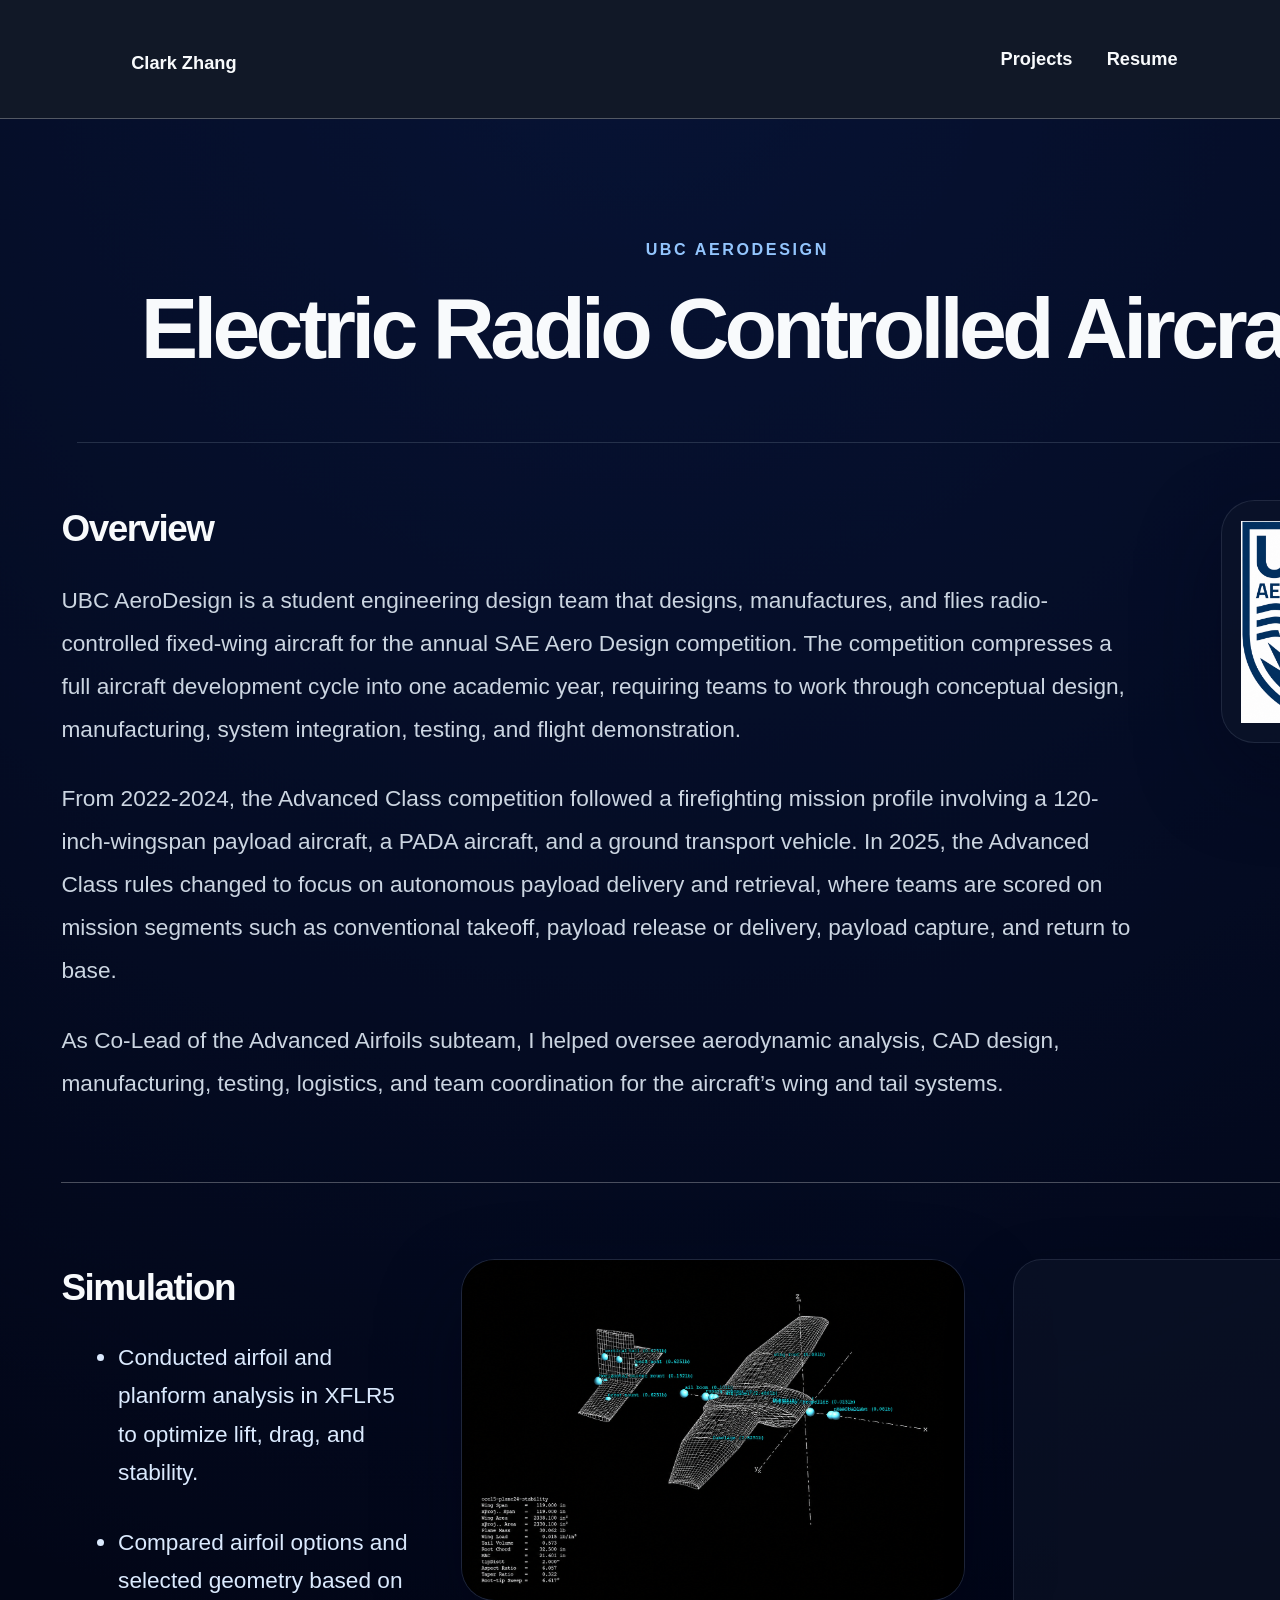
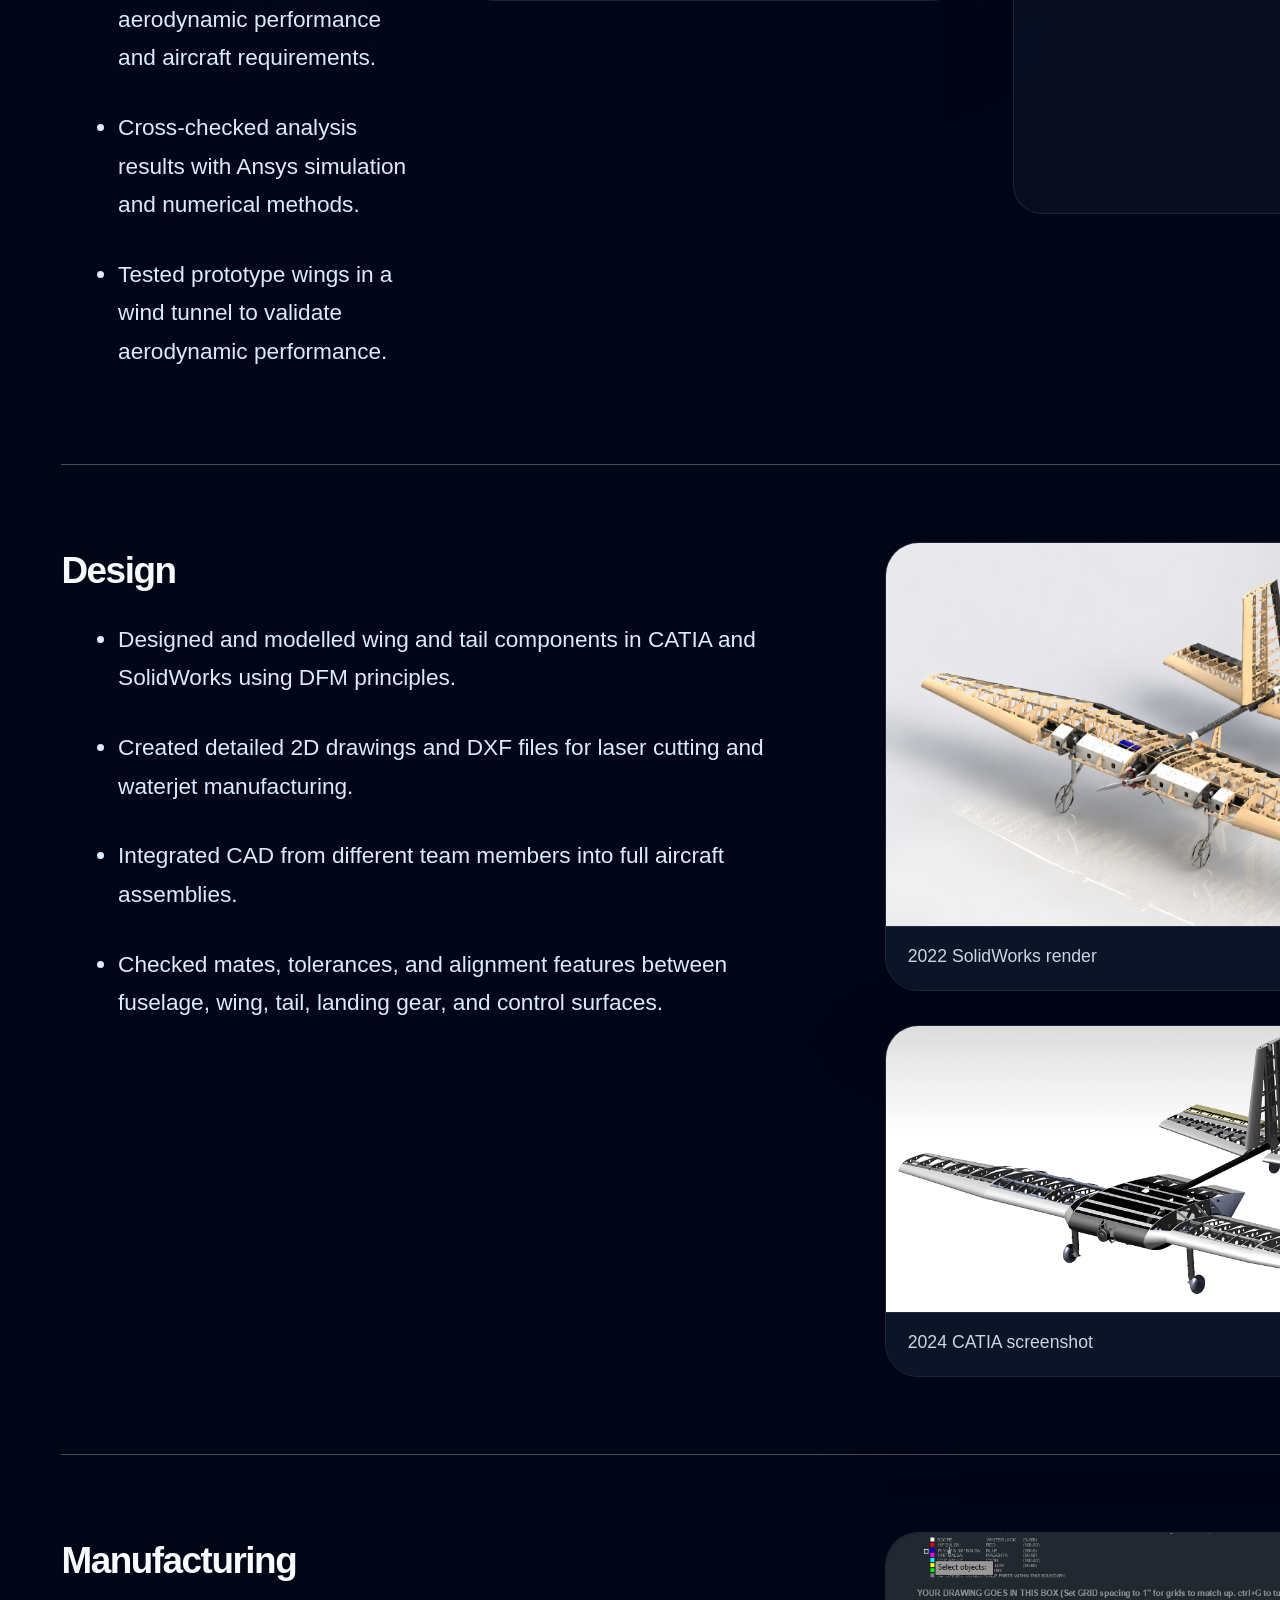
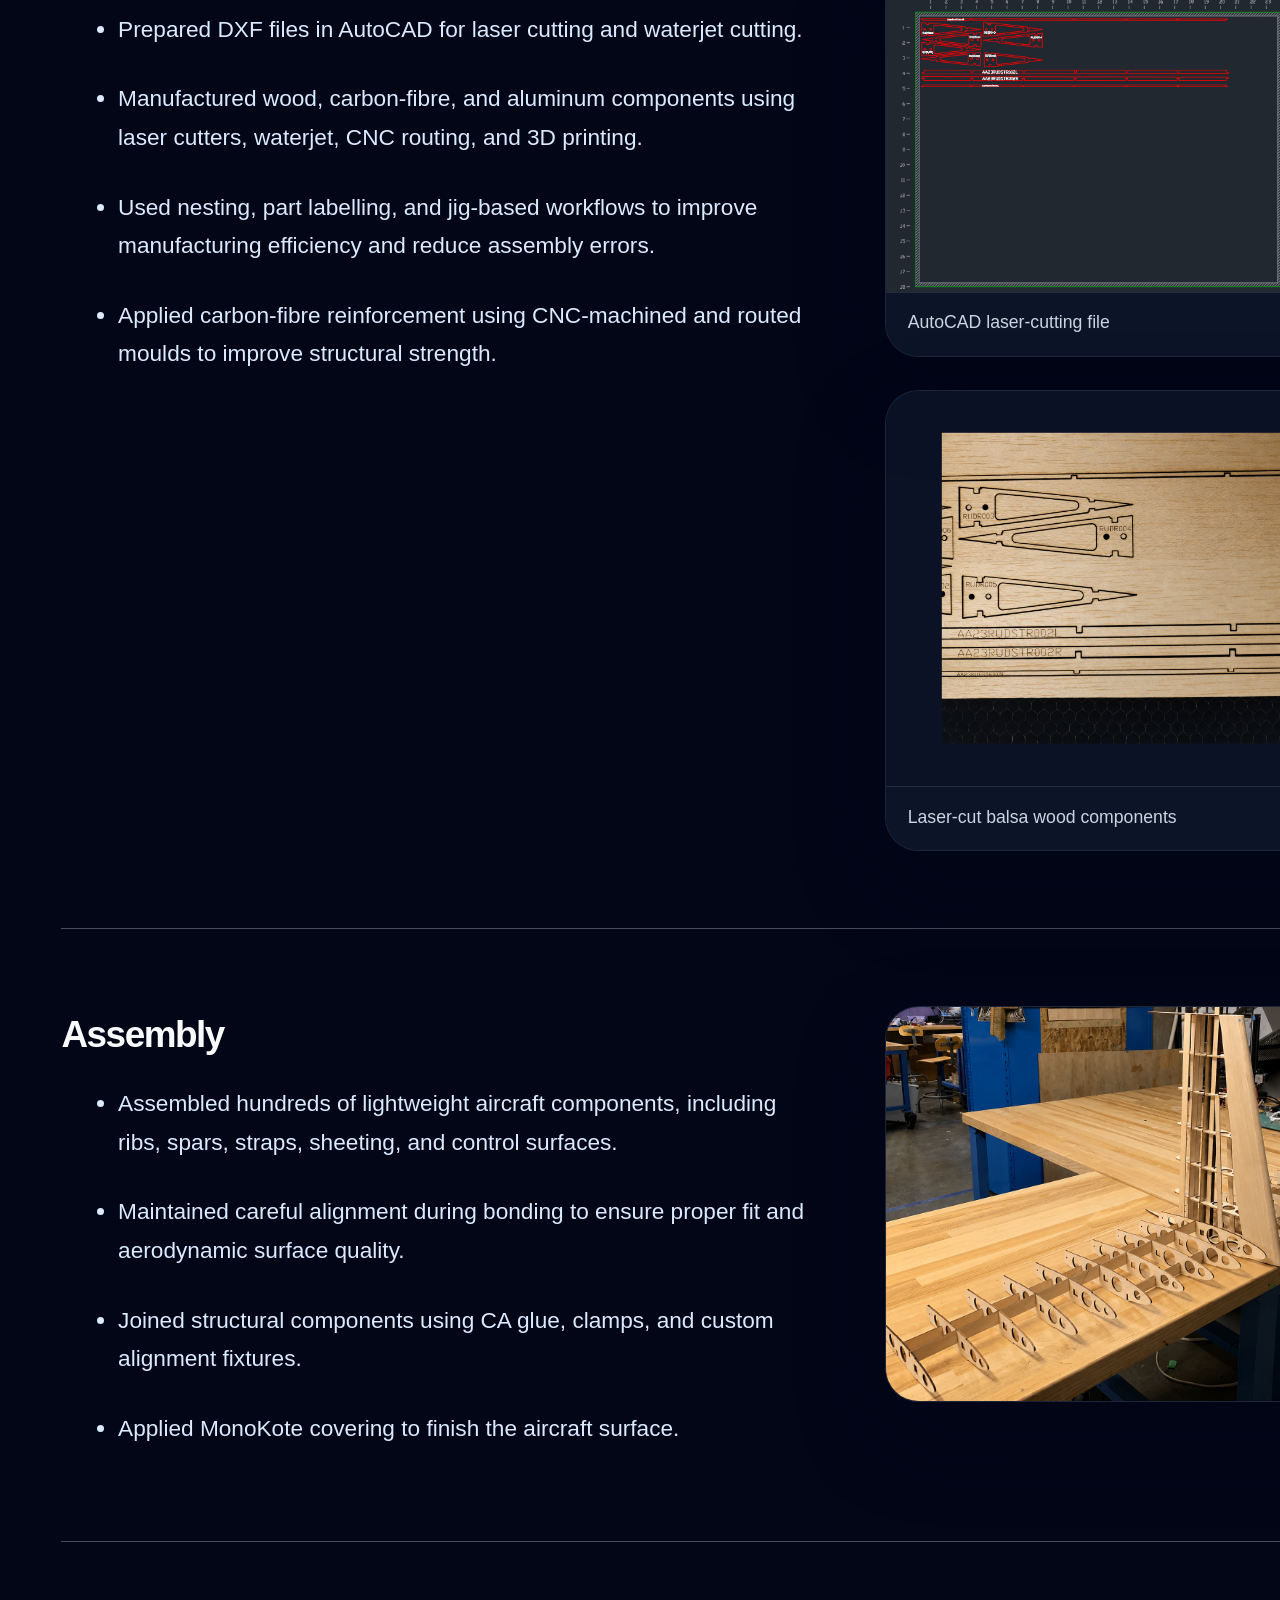
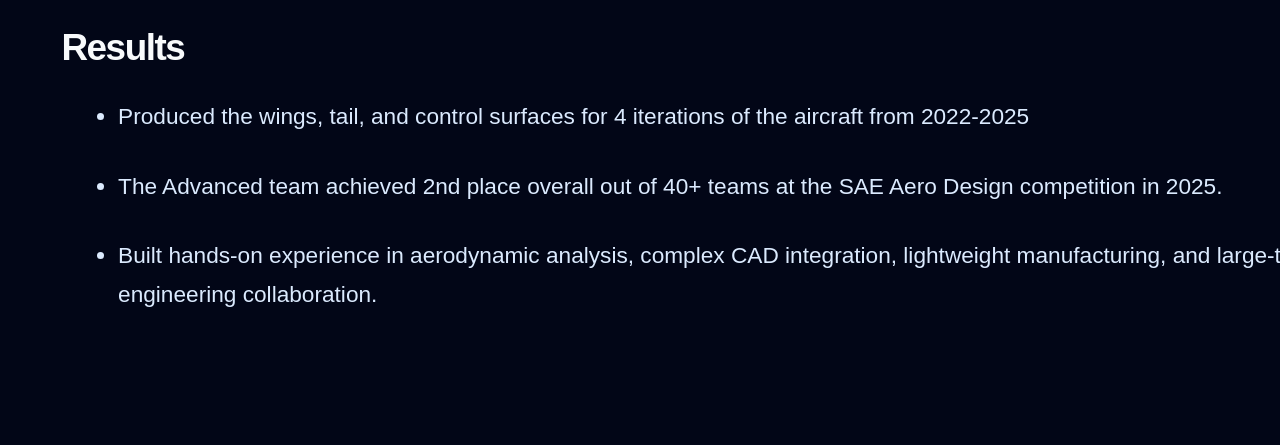
==== projects/aerodesign.html @ 6a46ec45 "update" ====
<!DOCTYPE html>
<html lang="en">
<head>
  <meta charset="UTF-8" />
  <meta name="viewport" content="width=device-width, initial-scale=1.0" />
  <title>Electric Radio Controlled Aircraft | Clark Zhang</title>
  <link rel="stylesheet" href="../style.css" />
  <style>
    .project-detail {
      width: min(1700px, 96vw);
    }

    .project-detail-content {
      width: min(1400px, 88vw);
    }

    .project-title-block {
      padding-bottom: 56px;
      border-bottom: 1px solid rgba(148, 163, 184, 0.22);
    }

    .project-title-block h1 {
      font-size: clamp(3rem, 5.6vw, 5.7rem);
      line-height: 1.08;
      max-width: 1120px;
      margin-left: auto;
      margin-right: auto;
    }

    .page-toc {
      position: fixed;
      top: 50%;
      left: max(-100px, calc((100vw - min(1400px, 88vw)) / 4 - 450px));
      transform: translateY(-50%);
      z-index: 10;
      width: 220px;
      display: flex;
      flex-direction: column;
      align-items: flex-start;
      justify-content: flex-start;
      gap: 5px;
      padding-left: 18px;
      border-left: 1px solid rgba(148, 163, 184, 0.34);
      text-align: left;
    }

    .page-toc-title {
      margin-bottom: 8px;
      font-size: 0.85rem;
      letter-spacing: 0.14em;
      text-transform: uppercase;
      color: #93c5fd;
      font-weight: 800;
      text-align: left;
    }

    .page-toc a {
      position: relative;
      display: block;
      width: 100%;
      margin-left: 0;
      padding: 8px 0;
      color: #94a3b8;
      font-size: 1rem;
      line-height: 1.35;
      border-bottom: none;
      text-align: left;
      transition: color 0.2s ease, transform 0.2s ease;
    }

    .page-toc a::before {
      content: "";
      position: absolute;
      left: -22px;
      top: 50%;
      width: 7px;
      height: 7px;
      border-radius: 999px;
      background: rgba(148, 163, 184, 0.45);
      transform: translateY(-50%);
      transition: background 0.2s ease, box-shadow 0.2s ease, transform 0.2s ease;
    }

    .page-toc a:hover,
    .page-toc a.active {
      color: #ffffff;
      transform: translateX(3px);
    }

    .page-toc a:hover::before,
    .page-toc a.active::before {
      background: #93c5fd;
      box-shadow: 0 0 16px rgba(147, 197, 253, 0.75);
      transform: translateY(-50%) scale(1.35);
    }

    .toc-target {
      scroll-margin-top: 110px;
    }

    .project-detail-section {
      padding-bottom: 64px;
      border-bottom: 1.5px solid rgba(255, 255, 255, 0.28);
    }

    .project-detail-section + .project-detail-section {
      margin-top: 64px;
    }

    .project-detail-section:last-child {
      border-bottom: none;
      padding-bottom: 0;
    }

    .aero-layout {
      display: grid;
      grid-template-columns: minmax(0, 1fr) minmax(320px, 440px);
      gap: 64px;
      align-items: start;
    }

    .simulation-layout {
      display: grid;
      grid-template-columns: minmax(0, 0.8fr) minmax(300px, 420px) minmax(190px, 260px);
      gap: 40px;
      align-items: start;
    }

    .overview-section {
      position: relative;
    }

    .overview-copy {
      padding-right: 230px;
    }

    .overview-logo {
      position: absolute;
      top: 0;
      right: 0;
      width: 160px;
      border-radius: 20px;
      background: #ffffff;
      padding: 16px;
    }

    .aero-copy p + p {
      margin-top: 22px;
    }

    .aero-list {
      margin-top: 0;
      padding-left: 1.2rem;
    }

    .aero-list li {
      margin-bottom: 14px;
      line-height: 1.7;
      color: #dbeafe;
    }

    .project-inline-image {
      margin: 0;
      border-radius: 28px;
      overflow: hidden;
      border: 1px solid rgba(148, 163, 184, 0.16);
      background: rgba(15, 23, 42, 0.5);
      box-shadow: 0 28px 70px rgba(2, 6, 23, 0.35);
    }

    .project-inline-image img {
      width: 100%;
      display: block;
    }

    .project-inline-image figcaption {
      padding: 14px 18px 16px;
      font-size: 0.92rem;
      line-height: 1.55;
      color: #cbd5e1;
      background: rgba(15, 23, 42, 0.72);
      border-top: 1px solid rgba(148, 163, 184, 0.16);
    }

    .image-stack {
      display: grid;
      gap: 28px;
    }

    .rotated-image-wrap {
      aspect-ratio: 4 / 3;
      display: flex;
      align-items: center;
      justify-content: center;
      overflow: hidden;
      background: rgba(15, 23, 42, 0.5);
    }

    .rotated-image-wrap img {
      width: auto;
      height: 100%;
      max-width: none;
      transform: rotate(-90deg) scale(1.05);
    }

    .aero-short {
      width: min(300px, 100%);
      aspect-ratio: 9 / 16;
      justify-self: center;
      border-radius: 24px;
      overflow: hidden;
      border: 1px solid rgba(148, 163, 184, 0.16);
      background: rgba(15, 23, 42, 0.5);
      box-shadow: 0 22px 55px rgba(2, 6, 23, 0.3);
    }

    .simulation-layout .aero-short {
      width: 100%;
      justify-self: stretch;
    }

    .aero-short iframe {
      width: 100%;
      height: 100%;
      border: 0;
      display: block;
    }

    .wide-image {
      margin-top: 36px;
      width: min(980px, 100%);
    }

    @media (max-width: 1900px) {
      .page-toc {
        display: none;
      }
    }

    @media (max-width: 1100px) {
      .aero-layout,
      .simulation-layout {
        grid-template-columns: 1fr;
      }
    }

    @media (max-width: 700px) {
      .project-detail,
      .project-detail-content {
        width: 100%;
      }

      .overview-copy {
        padding-right: 0;
      }

      .overview-logo {
        position: static;
        width: 140px;
        margin: 0 0 28px auto;
      }
    }
  </style>
</head>

<body class="project-page-body">
  <header class="project-page-header">
    <nav>
      <h2><a href="../index.html">Clark Zhang</a></h2>
      <div>
        <a href="../index.html#projects">Projects</a>
        <a href="../resume.pdf">Resume</a>
      </div>
    </nav>
  </header>

  <nav class="page-toc" aria-label="AeroDesign page contents">
    <div class="page-toc-title">Contents</div>
    <a class="toc-link" href="#overview">Overview</a>
    <a class="toc-link" href="#simulation">Simulation</a>
    <a class="toc-link" href="#design">Design</a>
    <a class="toc-link" href="#manufacturing">Manufacturing</a>
    <a class="toc-link" href="#assembly">Assembly</a>
    <a class="toc-link" href="#results">Results</a>
  </nav>

  <main class="project-detail">
    <section class="project-title-block">
      <p class="project-meta">UBC AeroDesign</p>
      <h1>Electric Radio Controlled Aircraft</h1>
    </section>

    <div class="project-detail-content">
      <section id="overview" class="project-detail-section overview-section toc-target">
        <figure class="project-inline-image overview-logo">
          <img src="../images/aerodesign/aerodesign-logo.png" alt="UBC AeroDesign logo">
        </figure>

        <div class="aero-copy overview-copy">
          <h2>Overview</h2>
          <p>
            UBC AeroDesign is a student engineering design team that designs, manufactures, and flies radio-controlled fixed-wing aircraft for the annual SAE Aero Design competition. The competition compresses a full aircraft development cycle into one academic year, requiring teams to work through conceptual design, manufacturing, system integration, testing, and flight demonstration.
          </p>
          <p>
            From 2022-2024, the Advanced Class competition followed a firefighting mission profile involving a 120-inch-wingspan payload aircraft, a PADA aircraft, and a ground transport vehicle. In 2025, the Advanced Class rules changed to focus on autonomous payload delivery and retrieval, where teams are scored on mission segments such as conventional takeoff, payload release or delivery, payload capture, and return to base.
          </p>
          <p>
            As Co-Lead of the Advanced Airfoils subteam, I helped oversee aerodynamic analysis, CAD design, manufacturing, testing, logistics, and team coordination for the aircraft’s wing and tail systems.
          </p>
        </div>
      </section>

      <section id="simulation" class="project-detail-section toc-target">
        <div class="simulation-layout">
          <div class="aero-copy">
            <h2>Simulation</h2>
            <ul class="aero-list">
              <li>Conducted airfoil and planform analysis in XFLR5 to optimize lift, drag, and stability.</li>
              <li>Compared airfoil options and selected geometry based on aerodynamic performance and aircraft requirements.</li>
              <li>Cross-checked analysis results with Ansys simulation and numerical methods.</li>
              <li>Tested prototype wings in a wind tunnel to validate aerodynamic performance.</li>
            </ul>
          </div>

          <figure class="project-inline-image">
            <img src="../images/aerodesign/xflr.png" alt="XFLR5 aerodynamic simulation results">
          </figure>

          <div class="aero-short">
            <iframe
              src="https://www.youtube.com/embed/DEDFeJWfPUQ?rel=0"
              title="AeroDesign simulation short"
              allow="accelerometer; autoplay; clipboard-write; encrypted-media; gyroscope; picture-in-picture; web-share"
              allowfullscreen>
            </iframe>
          </div>
        </div>
      </section>

      <section id="design" class="project-detail-section toc-target">
        <div class="aero-layout">
          <div class="aero-copy">
            <h2>Design</h2>
            <ul class="aero-list">
              <li>Designed and modelled wing and tail components in CATIA and SolidWorks using DFM principles.</li>
              <li>Created detailed 2D drawings and DXF files for laser cutting and waterjet manufacturing.</li>
              <li>Integrated CAD from different team members into full aircraft assemblies.</li>
              <li>Checked mates, tolerances, and alignment features between fuselage, wing, tail, landing gear, and control surfaces.</li>
            </ul>
          </div>

          <div class="image-stack">
            <figure class="project-inline-image">
              <img src="../images/aerodesign/plane-cad.png" alt="2022 SolidWorks aircraft render">
              <figcaption>2022 SolidWorks render</figcaption>
            </figure>
            <figure class="project-inline-image">
              <img src="../images/aerodesign/catia.png" alt="2024 CATIA aircraft design screenshot">
              <figcaption>2024 CATIA screenshot</figcaption>
            </figure>
          </div>
        </div>
      </section>

      <section id="manufacturing" class="project-detail-section toc-target">
        <div class="aero-layout">
          <div class="aero-copy">
            <h2>Manufacturing</h2>
            <ul class="aero-list">
              <li>Prepared DXF files in AutoCAD for laser cutting and waterjet cutting.</li>
              <li>Manufactured wood, carbon-fibre, and aluminum components using laser cutters, waterjet, CNC routing, and 3D printing.</li>
              <li>Used nesting, part labelling, and jig-based workflows to improve manufacturing efficiency and reduce assembly errors.</li>
              <li>Applied carbon-fibre reinforcement using CNC-machined and routed moulds to improve structural strength.</li>
            </ul>
          </div>

          <div class="image-stack">
            <figure class="project-inline-image">
              <img src="../images/aerodesign/lasercut.png" alt="AutoCAD laser-cutting file">
              <figcaption>AutoCAD laser-cutting file</figcaption>
            </figure>
            <figure class="project-inline-image rotated-ccw">
              <div class="rotated-image-wrap">
                <img src="../images/aerodesign/aero-manu.png" alt="Laser-cut balsa wood components">
              </div>
              <figcaption>Laser-cut balsa wood components</figcaption>
            </figure>
          </div>
        </div>
      </section>

      <section id="assembly" class="project-detail-section toc-target">
        <div class="aero-layout">
          <div class="aero-copy">
            <h2>Assembly</h2>
            <ul class="aero-list">
              <li>Assembled hundreds of lightweight aircraft components, including ribs, spars, straps, sheeting, and control surfaces.</li>
              <li>Maintained careful alignment during bonding to ensure proper fit and aerodynamic surface quality.</li>
              <li>Joined structural components using CA glue, clamps, and custom alignment fixtures.</li>
              <li>Applied MonoKote covering to finish the aircraft surface.</li>
            </ul>
          </div>

          <figure class="project-inline-image">
            <img src="../images/aerodesign/aero-assembly.png" alt="AeroDesign aircraft assembly">
          </figure>
        </div>
      </section>

      <section id="results" class="project-detail-section toc-target">
        <h2>Results</h2>
        <ul class="aero-list">
          <li>Produced the wings, tail, and control surfaces for 4 iterations of the aircraft from 2022-2025</li>
          <li>The Advanced team achieved 2nd place overall out of 40+ teams at the SAE Aero Design competition in 2025.</li>
          <li>Built hands-on experience in aerodynamic analysis, complex CAD integration, lightweight manufacturing, and large-team engineering collaboration.</li>
        </ul>
      </section>
    </div>
  </main>

  <script>
    const tocLinks = document.querySelectorAll('.toc-link');
    const tocSections = document.querySelectorAll('.toc-target');

    const setActiveTocLink = (id) => {
      tocLinks.forEach((link) => {
        link.classList.toggle('active', link.getAttribute('href') === `#${id}`);
      });
    };

    const tocObserver = new IntersectionObserver((entries) => {
      entries.forEach((entry) => {
        if (entry.isIntersecting) {
          setActiveTocLink(entry.target.id);
        }
      });
    }, {
      rootMargin: '-35% 0px -55% 0px',
      threshold: 0
    });

    tocSections.forEach((section) => tocObserver.observe(section));
  </script>
</body>
</html>
---- style.css ----
* {
  box-sizing: border-box;
  margin: 0;
  padding: 0;
}

:root {
  --page-scale: 1.2;
  --scaled-viewport-height: calc(100vh / var(--page-scale));
}

html {
  scroll-behavior: smooth;
  scroll-snap-type: y proximity;
  zoom: var(--page-scale);
}

body {
  font-family: "Inter", Arial, Helvetica, sans-serif;
  line-height: 1.6;
  background: #f8fafc;
  color: #111827;
  overflow-x: hidden;
}

@supports not (zoom: 1.2) {
  html {
    font-size: calc(100% * var(--page-scale));
  }
}

a {
  text-decoration: none;
  color: inherit;
}

/* =========================
   Navigation
========================= */

nav {
  display: flex;
  justify-content: space-between;
  align-items: center;
  gap: 28px;
}

nav a {
  margin-left: 24px;
  color: #e5e7eb;
  font-size: 0.95rem;
  font-weight: 700;
}

nav a:hover {
  color: white;
}

.nav-brand {
  font-family: "Space Grotesk", "Inter", sans-serif;
  font-size: 1.15rem;
  font-weight: 600;
  letter-spacing: -0.02em;
  color: white;
}

.nav-brand span {
  color: #9ca3af;
  font-weight: 500;
}

/* =========================
   Hero
========================= */

.hero {
  min-height: var(--scaled-viewport-height);
  scroll-snap-align: start;
  background: #111827;
  color: white;
  padding: 28px 8% 36px;
  display: flex;
  flex-direction: column;
  justify-content: space-between;
}

.hero-main {
  display: grid;
  grid-template-columns: minmax(0, 1.1fr) minmax(320px, 0.9fr);
  gap: 80px;
  align-items: center;
  flex: 1;
}

.hero-content {
  max-width: 820px;
}

.hero h1 {
  font-size: 5.2rem;
  font-weight: 650;
  letter-spacing: -0.05em;
  line-height: 1;
  margin-bottom: 28px;
}

.hero-line {
  width: 90px;
  height: 4px;
  background: white;
  border-radius: 999px;
  margin-bottom: 34px;
}

.hero-headline {
  font-size: 1.55rem;
  font-weight: 600;
  line-height: 1.45;
  max-width: 850px;
  margin-bottom: 16px;
  color: white;
}

.hero-description {
  font-size: 1.15rem;
  line-height: 1.75;
  max-width: 800px;
  color: #d1d5db;
  margin-bottom: 36px;
}

.hero-buttons {
  display: flex;
  gap: 14px;
  flex-wrap: wrap;
}

.button {
  display: inline-flex;
  align-items: center;
  justify-content: center;
  gap: 10px;
  padding: 13px 22px;
  border-radius: 8px;
  background: white;
  color: #111827;
  font-weight: 700;
  border: 1px solid white;
}

.button.secondary {
  background: transparent;
  color: white;
  border-color: rgba(255, 255, 255, 0.7);
}

.button i {
  font-size: 1.05rem;
}

.icon-button {
  display: inline-flex;
  align-items: center;
  gap: 10px;
}

.icon-button i {
  font-size: 1.15rem;
}

/* Plain right-side hero paragraph */
.hero-side {
  max-width: 620px;
  justify-self: end;
  border: none;
  background: transparent;
  backdrop-filter: none;
  box-shadow: none;
  border-radius: 0;
  padding: 0;
}

.hero-side p {
  color: #cbd5e1;
  font-size: 1.22rem;
  line-height: 1.8;
  margin: 0;
  max-width: 620px;
}

.hero-side-label {
  font-size: 0.85rem;
  color: #9ca3af;
  text-transform: uppercase;
  letter-spacing: 0.14em;
  margin-bottom: 20px;
  font-weight: 700;
}

.hero-side h3 {
  font-family: "Space Grotesk", "Inter", sans-serif;
  color: white;
  font-size: 1.7rem;
  line-height: 1.15;
  margin: 0 0 14px;
  letter-spacing: -0.035em;
}

.scroll-hint {
  font-size: 0.95rem;
  color: #9ca3af;
  display: inline-flex;
  align-items: center;
  gap: 10px;
  padding-bottom: 8px;
  width: fit-content;
}

.scroll-hint i {
  font-size: 0.9rem;
}

/* =========================
   Expertise
========================= */

.expertise-section {
  min-height: var(--scaled-viewport-height);
  scroll-snap-align: start;
  background: #f8fafc;
  color: #111827;
  padding: 70px 8%;
  display: flex;
  flex-direction: column;
  justify-content: center;
}

.expertise-header {
  margin-bottom: 44px;
}

.expertise-kicker,
.projects-kicker {
  font-size: 0.85rem;
  font-weight: 700;
  letter-spacing: 0.14em;
  text-transform: uppercase;
  color: #6b7280;
  margin-bottom: 14px;
}

.expertise-header h2,
.projects-header h2 {
  font-family: "Space Grotesk", "Inter", sans-serif;
  font-size: 3.2rem;
  line-height: 1.05;
  letter-spacing: -0.05em;
  max-width: 850px;
  margin-bottom: 18px;
}

.expertise-header p,
.projects-header p {
  max-width: 760px;
  font-size: 1.08rem;
  line-height: 1.7;
  color: #4b5563;
}

.skills-grid {
  display: grid;
  grid-template-columns: repeat(5, 1fr);
  gap: 20px;
}

.skill-card {
  min-height: 285px;
  background: white;
  border: 1px solid #e5e7eb;
  border-radius: 24px;
  padding: 26px;
  box-shadow: 0 18px 45px rgba(15, 23, 42, 0.08);
  transition: transform 0.2s ease, box-shadow 0.2s ease;
}

.skill-card:hover {
  transform: translateY(-6px);
  box-shadow: 0 24px 55px rgba(15, 23, 42, 0.12);
}

.skill-icon {
  width: 50px;
  height: 50px;
  border-radius: 16px;
  background: #111827;
  color: white;
  display: inline-flex;
  align-items: center;
  justify-content: center;
  font-size: 1.3rem;
  margin-bottom: 24px;
}

.skill-card h3 {
  font-size: 1.25rem;
  margin-bottom: 12px;
  color: #111827;
}

.skill-card p {
  font-size: 0.94rem;
  line-height: 1.6;
  color: #4b5563;
  margin-bottom: 20px;
}

.skill-tags {
  display: flex;
  flex-wrap: wrap;
  gap: 8px;
}

.skill-tags span {
  font-size: 0.78rem;
  font-weight: 600;
  color: #374151;
  background: #f3f4f6;
  border: 1px solid #e5e7eb;
  padding: 7px 10px;
  border-radius: 999px;
}

/* =========================
   Selected Work / Projects
========================= */

.projects {
  scroll-snap-align: start;
  background: #f8fafc;
  color: #111827;
  padding: 110px 8% 120px;
}

.projects-header {
  margin-bottom: 48px;
}

.featured-projects {
  display: flex;
  flex-direction: column;
  gap: 34px;
}

.featured-project {
  display: grid;
  grid-template-columns: minmax(0, 1fr) minmax(360px, 0.9fr);
  gap: 42px;
  align-items: stretch;
  background: white;
  border: 1px solid #e5e7eb;
  border-radius: 30px;
  padding: 28px;
  min-height: 360px;
  box-shadow: 0 22px 60px rgba(15, 23, 42, 0.08);
  color: inherit;
  transition: transform 0.22s ease, box-shadow 0.22s ease, border-color 0.22s ease;
}

.featured-project:hover {
  transform: translateY(-6px);
  box-shadow: 0 30px 75px rgba(15, 23, 42, 0.13);
  border-color: #cbd5e1;
}

.project-copy {
  display: flex;
  flex-direction: column;
  justify-content: space-between;
  padding: 14px 0 10px 8px;
}

.project-topline {
  display: flex;
  flex-wrap: wrap;
  gap: 10px;
  margin-bottom: 28px;
}

.project-pill {
  font-size: 0.78rem;
  font-weight: 700;
  color: #374151;
  background: #f3f4f6;
  border: 1px solid #e5e7eb;
  padding: 8px 11px;
  border-radius: 999px;
}

.project-company {
  font-size: 0.95rem;
  font-weight: 700;
  letter-spacing: 0.12em;
  text-transform: uppercase;
  color: #4b5563;
  margin-bottom: 12px;
}

.featured-project h3 {
  font-family: "Space Grotesk", "Inter", sans-serif;
  font-size: 2.45rem;
  line-height: 1.05;
  letter-spacing: -0.045em;
  margin-bottom: 14px;
}

.project-role {
  font-size: 1.05rem;
  font-weight: 700;
  color: #111827;
  margin-bottom: 16px;
}

.project-description {
  max-width: 680px;
  font-size: 1.02rem;
  line-height: 1.75;
  color: #4b5563;
}

.project-view-button {
  display: inline-flex;
  align-items: center;
  justify-content: center;
  width: fit-content;
  margin-top: 24px;
  padding: 11px 18px;
  border-radius: 999px;
  background: #2563eb;
  color: white;
  font-size: 0.9rem;
  font-weight: 700;
  box-shadow: 0 12px 28px rgba(37, 99, 235, 0.28);
  transition: transform 0.2s ease, box-shadow 0.2s ease, background 0.2s ease;
}

.project-view-button:hover {
  background: #1d4ed8;
  transform: translateY(-2px);
  box-shadow: 0 16px 34px rgba(37, 99, 235, 0.36);
}

.project-view-button i {
  margin-left: 9px;
  font-size: 0.82rem;
}

.project-bottom {
  margin-top: 28px;
}

.project-skills {
  display: block;
  max-width: 760px;
  font-size: 0.86rem;
  font-weight: 700;
  line-height: 1.7;
  color: #4b5563;
}

.project-skills span {
  display: inline;
  color: #4b5563;
  background: transparent;
  border: none;
  padding: 0;
  margin: 0;
  border-radius: 0;
  box-shadow: none;
}

.project-skills span:not(:last-child)::after {
  content: " // ";
  color: #9ca3af;
  margin: 0 5px;
}

.project-image-wrap {
  position: relative;
  overflow: hidden;
  border-radius: 24px;
  min-height: 300px;
  background: #111827;
}

.project-image-wrap img {
  width: 100%;
  height: 100%;
  min-height: 300px;
  object-fit: cover;
  display: block;
  transition: transform 0.35s ease;
}

.featured-project:hover .project-image-wrap img {
  transform: scale(1.035);
}

.project-image-overlay {
  position: absolute;
  inset: 0;
  background: linear-gradient(
    90deg,
    rgba(15, 23, 42, 0.16),
    rgba(15, 23, 42, 0.02)
  );
  pointer-events: none;
}

/* =========================
   Project Detail Pages
========================= */

.project-page-header {
  background: #111827;
  color: white;
  padding: 30px 8%;
  border-bottom: 1px solid rgba(255, 255, 255, 0.28);
}

.project-page-body {
  background:
    radial-gradient(circle at top, rgba(37, 99, 235, 0.14), transparent 32%),
    #020617;
  color: #e5eefb;
}

.project-page-body .project-page-header nav a,
.project-page-body .project-page-header h2 a {
  color: #f8fafc;
}

.project-page-body .project-page-header nav a:hover {
  color: #93c5fd;
}

.project-detail {
  width: min(1500px, 94vw);
  margin: 0 auto;
  padding: 48px 0 96px;
}

.project-detail-hero {
  position: relative;
  min-height: 420px;
  overflow: hidden;
  border: 1px solid rgba(148, 163, 184, 0.14);
  border-radius: 32px;
  background: #0f172a;
  box-shadow: 0 36px 80px rgba(2, 6, 23, 0.45);
}

.project-hero-image {
  width: 100%;
  height: 100%;
  min-height: 420px;
  object-fit: cover;
  display: block;
}

.project-hero-overlay {
  position: absolute;
  inset: 0;
  background:
    linear-gradient(180deg, rgba(2, 6, 23, 0.24), rgba(2, 6, 23, 0.8)),
    linear-gradient(90deg, rgba(2, 6, 23, 0.55), rgba(2, 6, 23, 0.18));
}

.project-detail-content {
  width: min(1200px, 78vw);
  margin: 48px auto 0;
}

.project-detail-section + .project-detail-section {
  margin-top: 52px;
}

.project-detail h2 {
  margin: 0 0 16px;
  font-family: "Space Grotesk", "Inter", sans-serif;
  font-size: clamp(1.75rem, 2.4vw, 2.25rem);
  letter-spacing: -0.04em;
  color: #f8fafc;
}

.project-detail p,
.project-detail li {
  font-size: 1.18rem;
  line-height: 1.9;
  color: #cbd5e1;
}

.project-detail ul {
  margin-left: 28px;
  display: grid;
  gap: 12px;
}

.project-detail strong {
  color: #f8fafc;
}

.project-detail .project-meta {
  font-size: 0.84rem;
  font-weight: 700;
  letter-spacing: 0.16em;
  text-transform: uppercase;
  color: #93c5fd;
  margin-bottom: 18px;
}

/* =========================
   Footer
========================= */

footer {
  text-align: center;
  padding: 32px 8%;
  background: #111827;
  color: #9ca3af;
}

footer p {
  margin: 0;
}

/* =========================
   Responsive
========================= */

@media (max-width: 1200px) {
  html {
    scroll-snap-type: none;
  }

  .skills-grid {
    grid-template-columns: repeat(3, 1fr);
  }

  .expertise-section {
    min-height: auto;
  }
}

@media (max-width: 950px) {
  nav {
    align-items: flex-start;
  }

  nav div {
    display: flex;
    flex-wrap: wrap;
    justify-content: flex-end;
    gap: 14px;
  }

  nav a {
    margin-left: 0;
  }

  .hero-main {
    grid-template-columns: 1fr;
    gap: 44px;
  }

  .hero-side {
    justify-self: start;
    max-width: 100%;
  }

  .hero-side p {
    max-width: 100%;
  }

  .expertise-header h2,
  .projects-header h2 {
    font-size: 2.6rem;
  }

  .skills-grid {
    grid-template-columns: repeat(2, 1fr);
  }

  .featured-project {
    grid-template-columns: 1fr;
    gap: 24px;
  }

  .project-image-wrap {
    order: -1;
  }

  .featured-project h3 {
    font-size: 2.1rem;
  }
}

@media (max-width: 700px) {
  .hero {
    padding: 24px 7% 30px;
  }

  nav {
    flex-direction: column;
    gap: 18px;
  }

  .nav-brand {
    font-size: 1rem;
  }

  .hero h1 {
    font-size: 3.3rem;
  }

  .hero-headline {
    font-size: 1.3rem;
  }

  .hero-buttons {
    flex-direction: column;
    align-items: flex-start;
  }

  .hero-side p {
    font-size: 1rem;
  }

  .expertise-section {
    padding: 80px 7%;
  }

  .expertise-header h2,
  .projects-header h2 {
    font-size: 2.25rem;
  }

  .skills-grid {
    grid-template-columns: 1fr;
  }

  .skill-card {
    min-height: auto;
  }

  .projects {
    padding: 85px 7% 95px;
  }

  .featured-project {
    padding: 20px;
    border-radius: 24px;
  }

  .project-copy {
    padding: 4px 0;
  }

  .featured-project h3 {
    font-size: 1.85rem;
  }

  .project-description {
    font-size: 0.96rem;
  }

  .project-skills {
    font-size: 0.82rem;
  }

  .project-detail {
    width: min(100%, 100vw);
    padding: 20px 0 72px;
  }

  .project-detail-hero {
    min-height: 300px;
    border-radius: 22px;
  }

  .project-hero-image {
    min-height: 300px;
  }

  .project-hero-content {
    padding: 28px;
  }

  .project-detail-content {
    width: min(100%, 88vw);
    margin-top: 32px;
  }

  .project-detail p,
  .project-detail li {
    font-size: 1.02rem;
  }
}

.project-title-block {
  width: min(1200px, 86vw);
  margin: 48px auto 0;
  text-align: center;
}

.project-title-block .project-meta {
  font-size: 0.84rem;
  font-weight: 700;
  letter-spacing: 0.16em;
  text-transform: uppercase;
  color: #93c5fd;
  margin-bottom: 14px;
}

.project-title-block h1 {
  max-width: 980px;
  margin: 0 auto;
  color: #f8fafc;
  font-family: "Space Grotesk", "Inter", sans-serif;
  font-size: clamp(2.6rem, 5vw, 4.8rem);
  line-height: 1.02;
  letter-spacing: -0.055em;
  text-wrap: balance;
}

.project-inline-image figcaption {
  padding: 14px 18px 16px;
  font-size: 0.92rem;
  line-height: 1.55;
  color: #cbd5e1;
  background: rgba(15, 23, 42, 0.72);
  border-top: 1px solid rgba(148, 163, 184, 0.16);
}
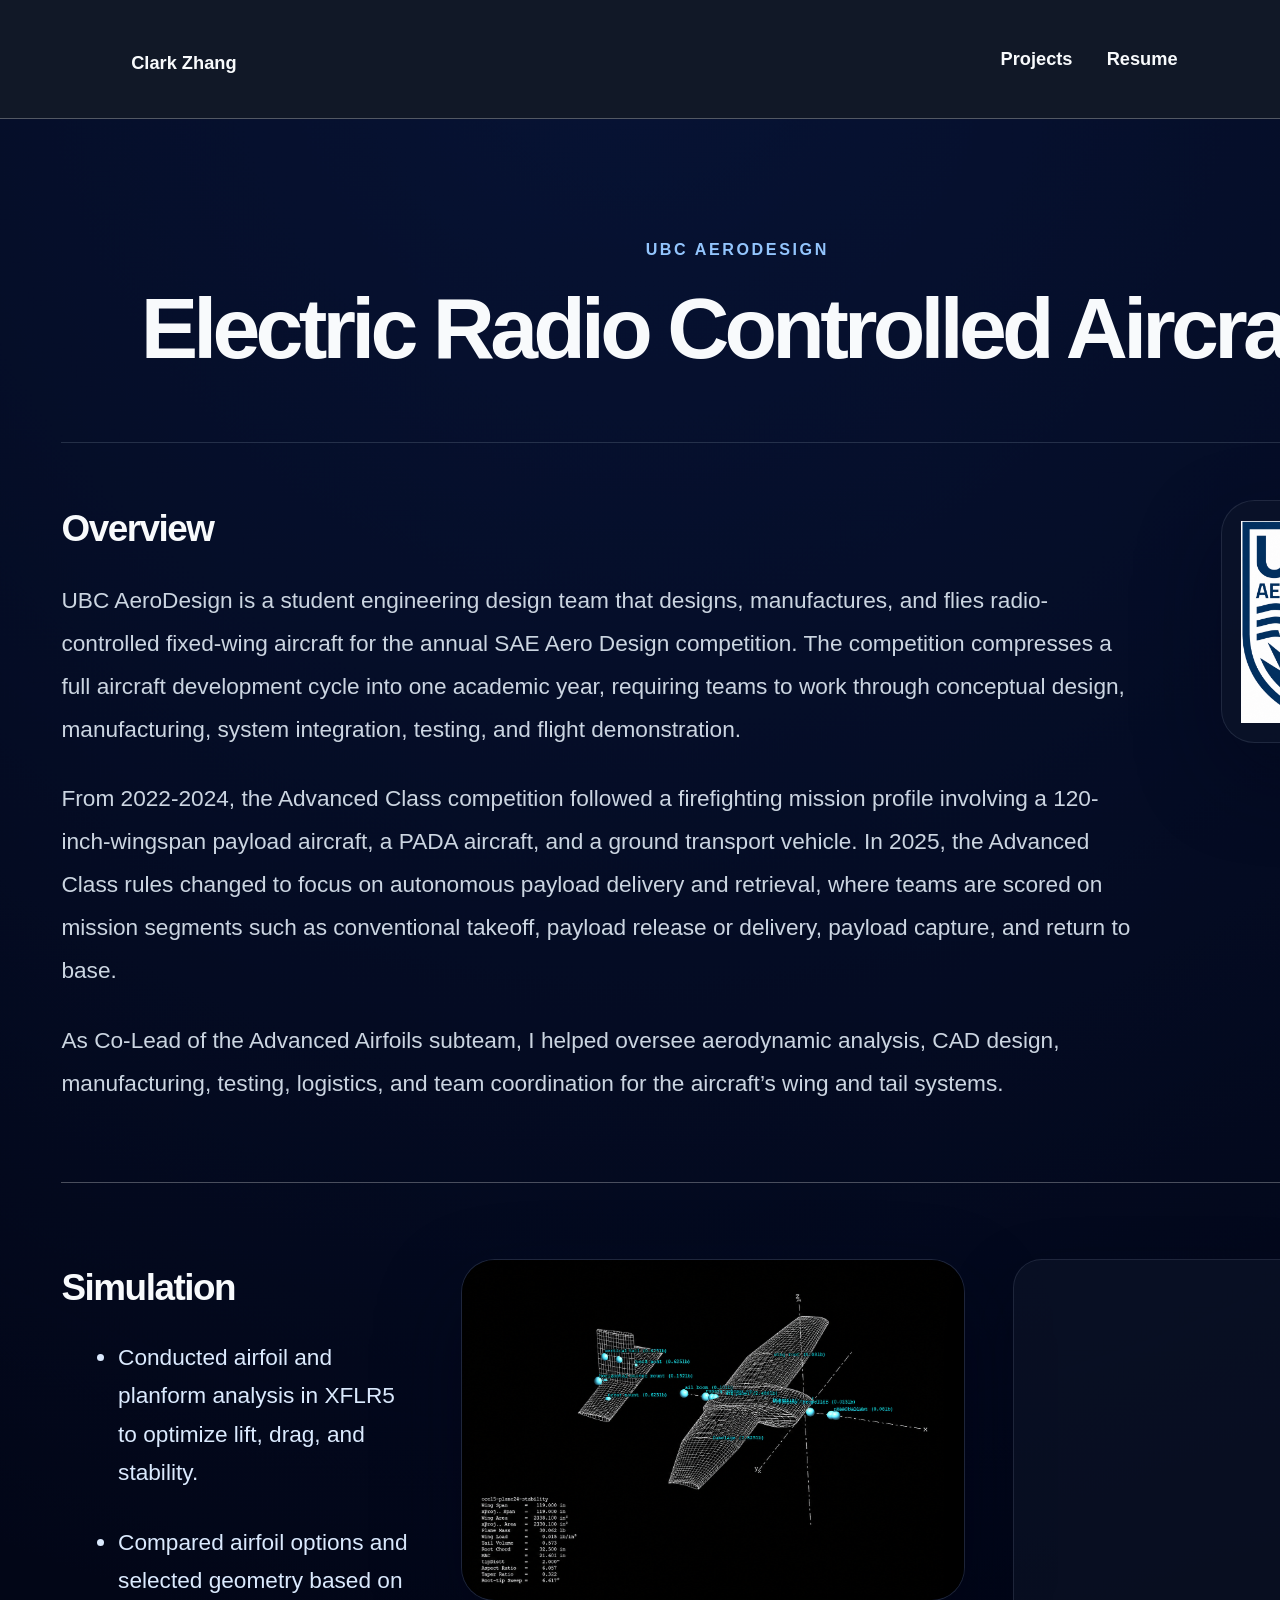
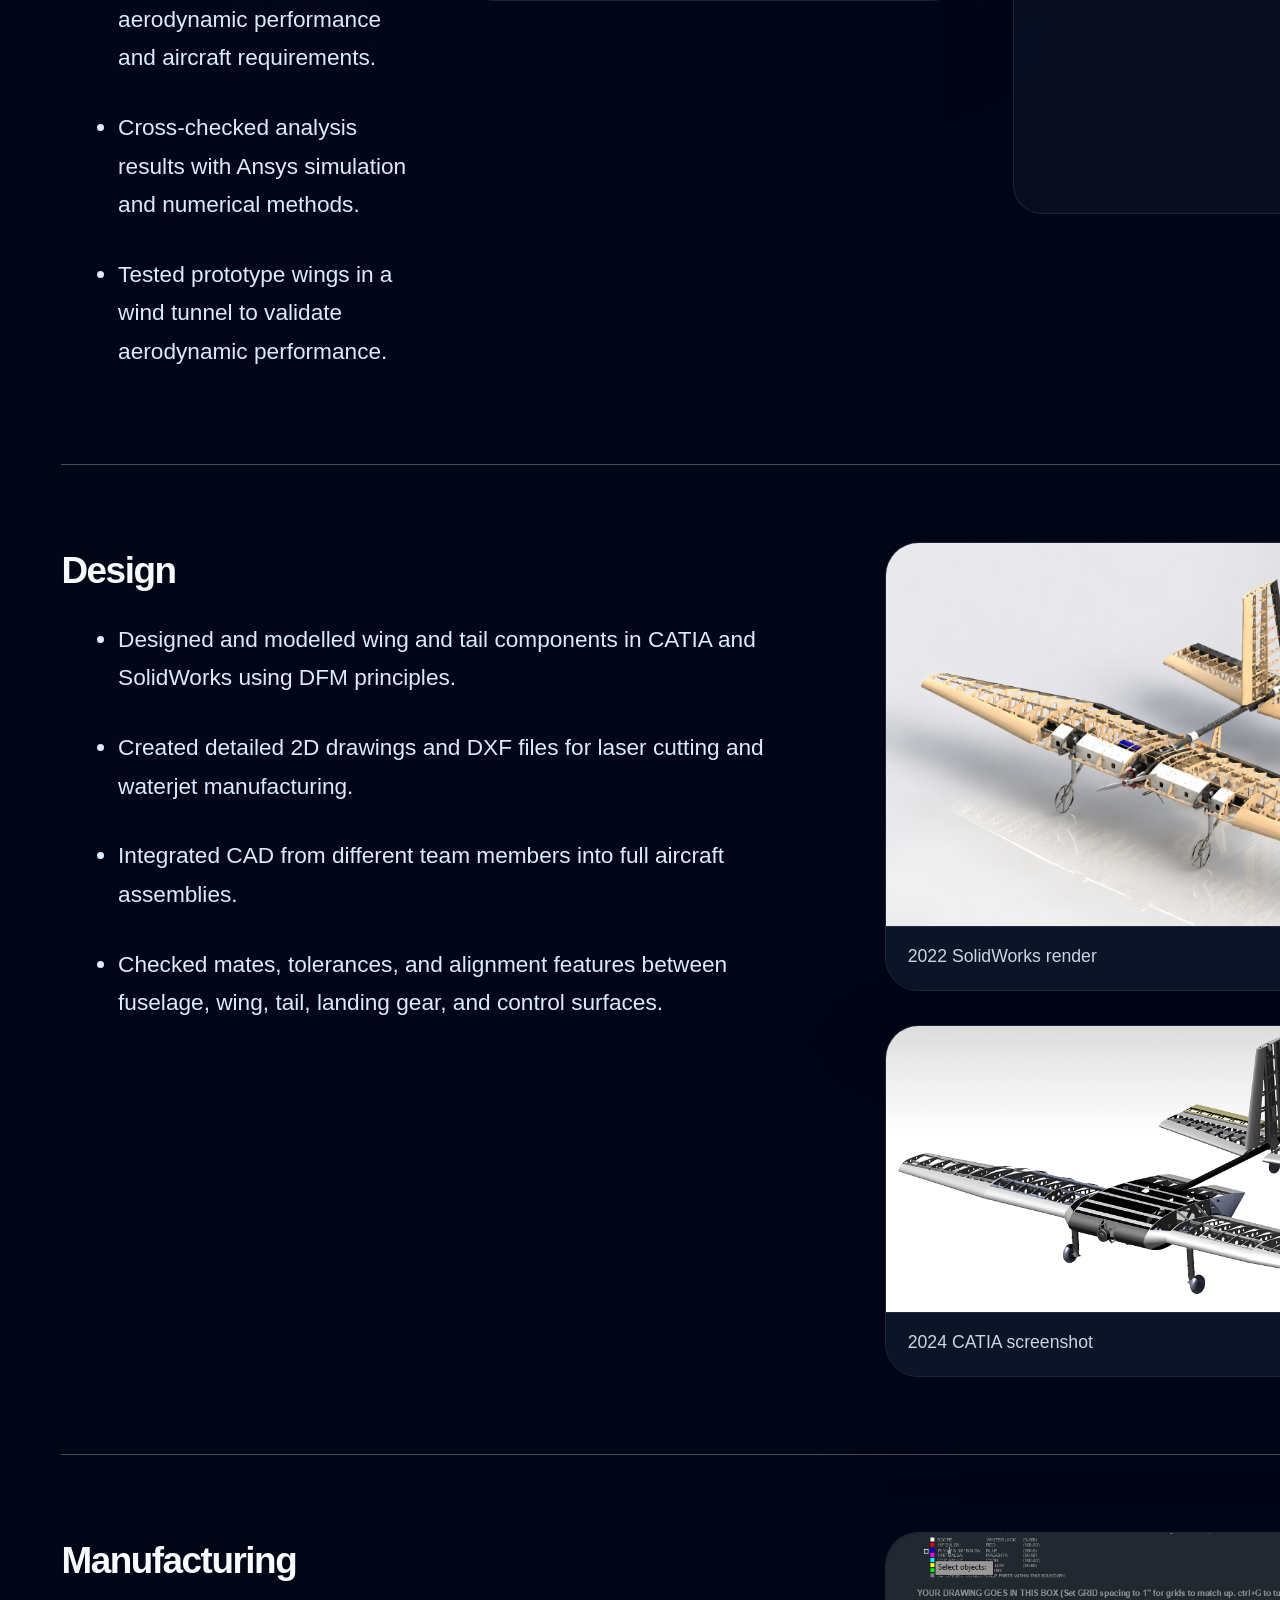
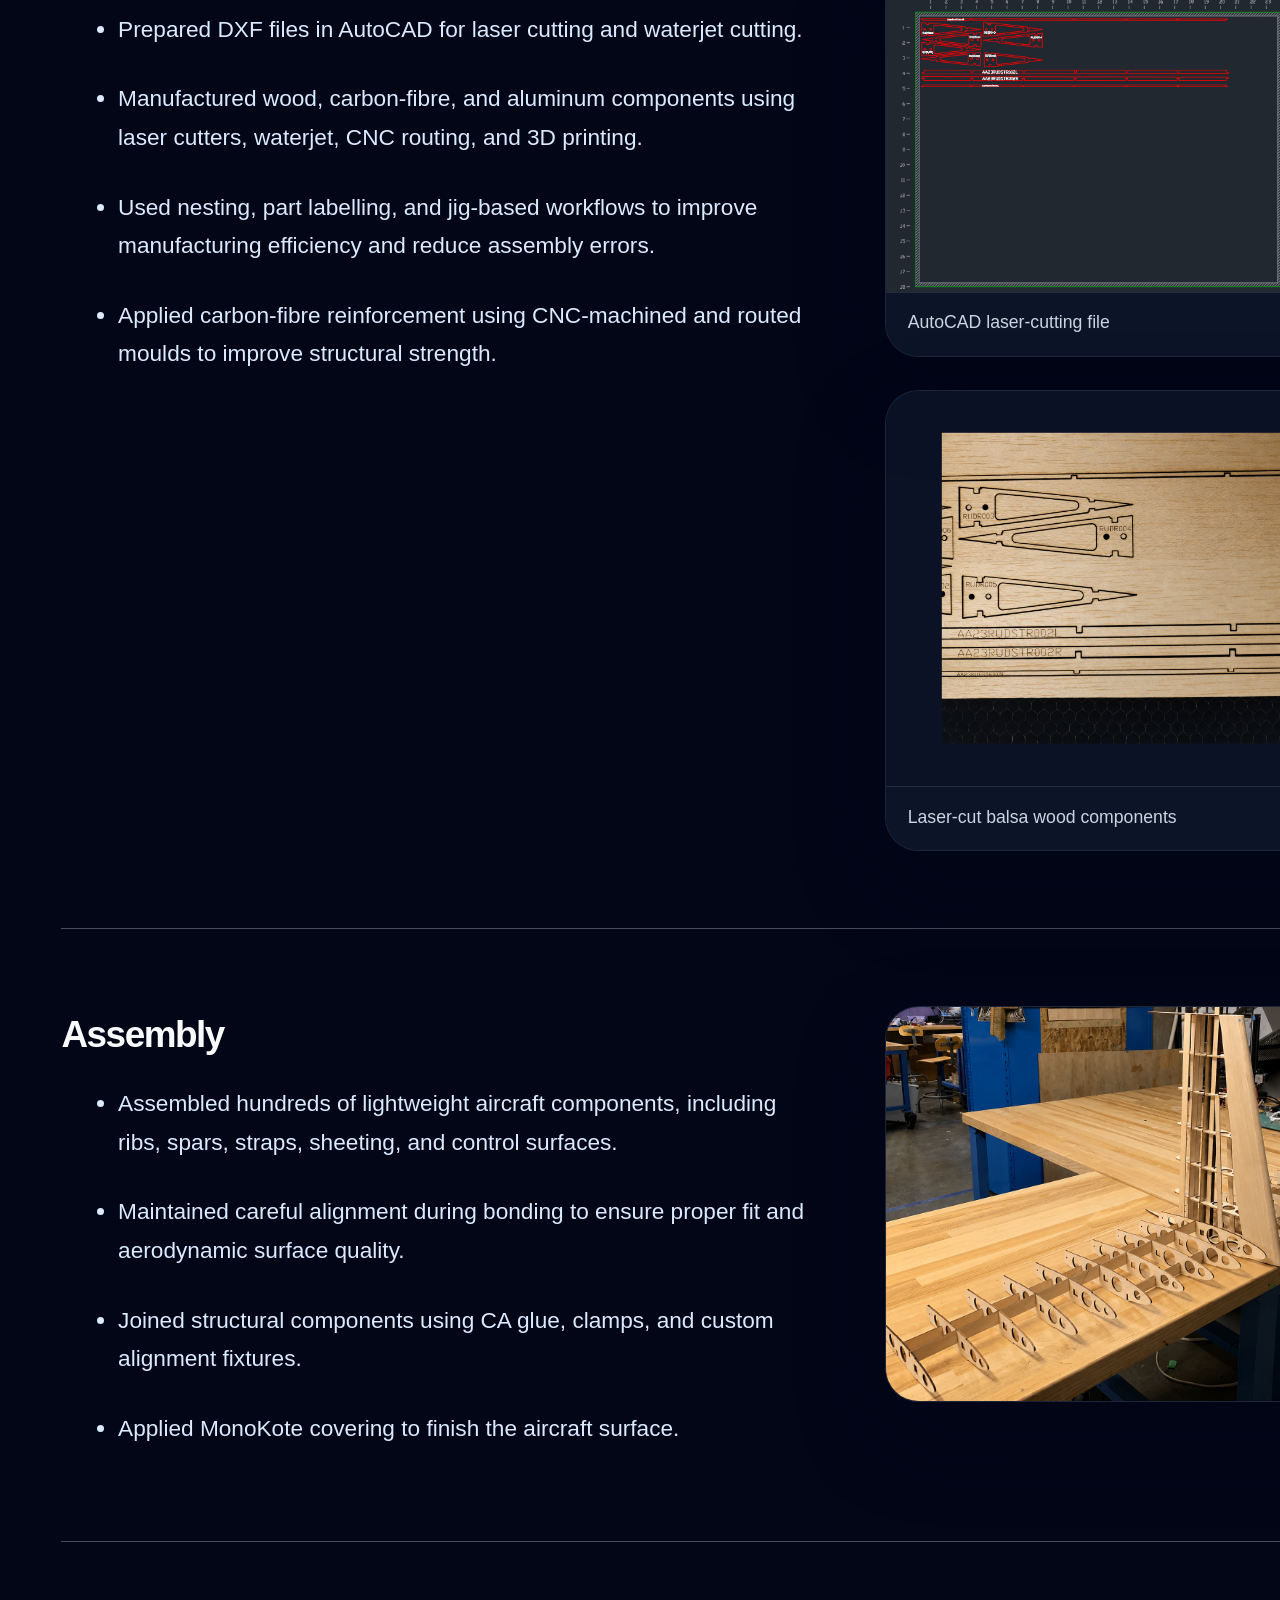
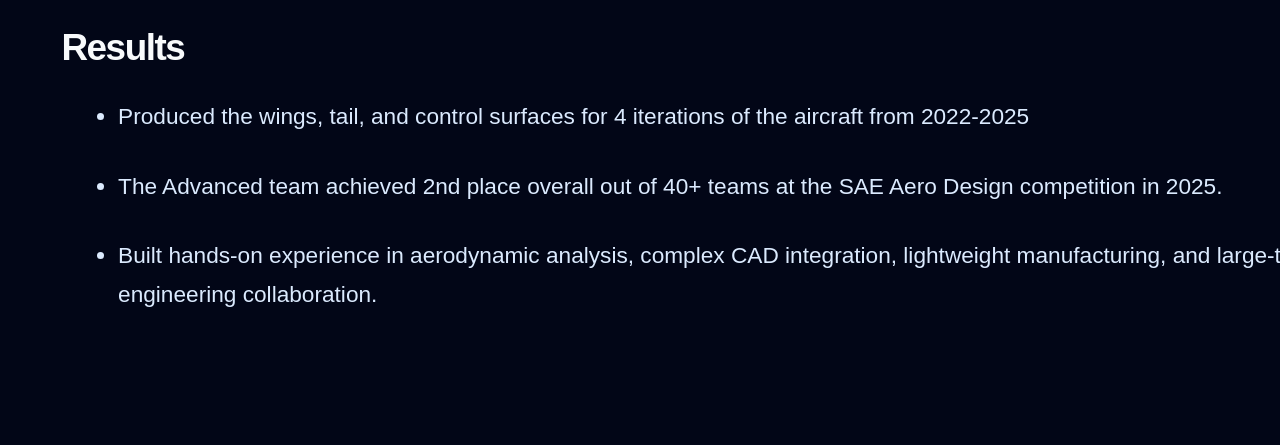
==== commit 41530e05: "Update" ====
--- a/projects/aerodesign.html
+++ b/projects/aerodesign.html
@@ -15,6 +15,9 @@
     }
 
     .project-title-block {
+      width: min(1400px, 88vw);
+      margin-left: auto;
+      margin-right: auto;
       padding-bottom: 56px;
       border-bottom: 1px solid rgba(148, 163, 184, 0.22);
     }
@@ -30,7 +33,7 @@
     .page-toc {
       position: fixed;
       top: 50%;
-      left: max(-100px, calc((100vw - min(1400px, 88vw)) / 4 - 450px));
+      left: 60px;
       transform: translateY(-50%);
       z-index: 10;
       width: 220px;
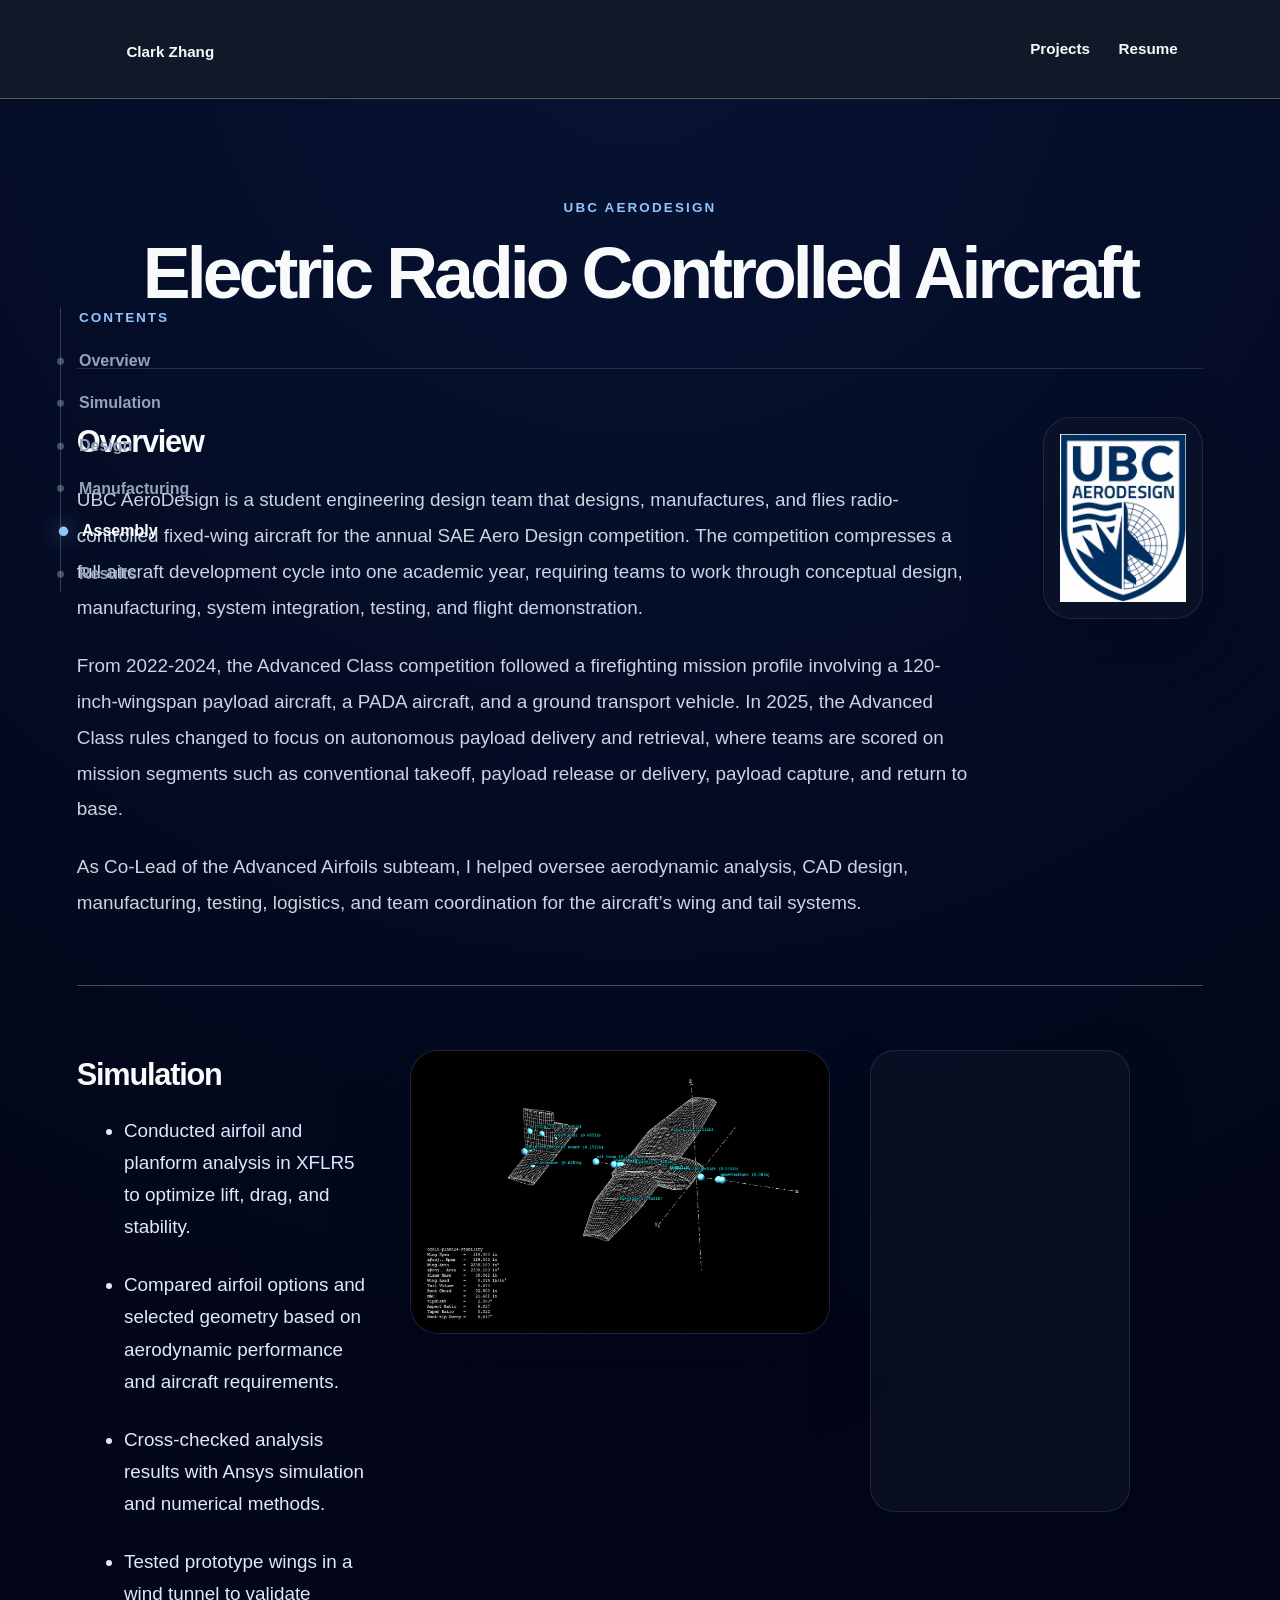
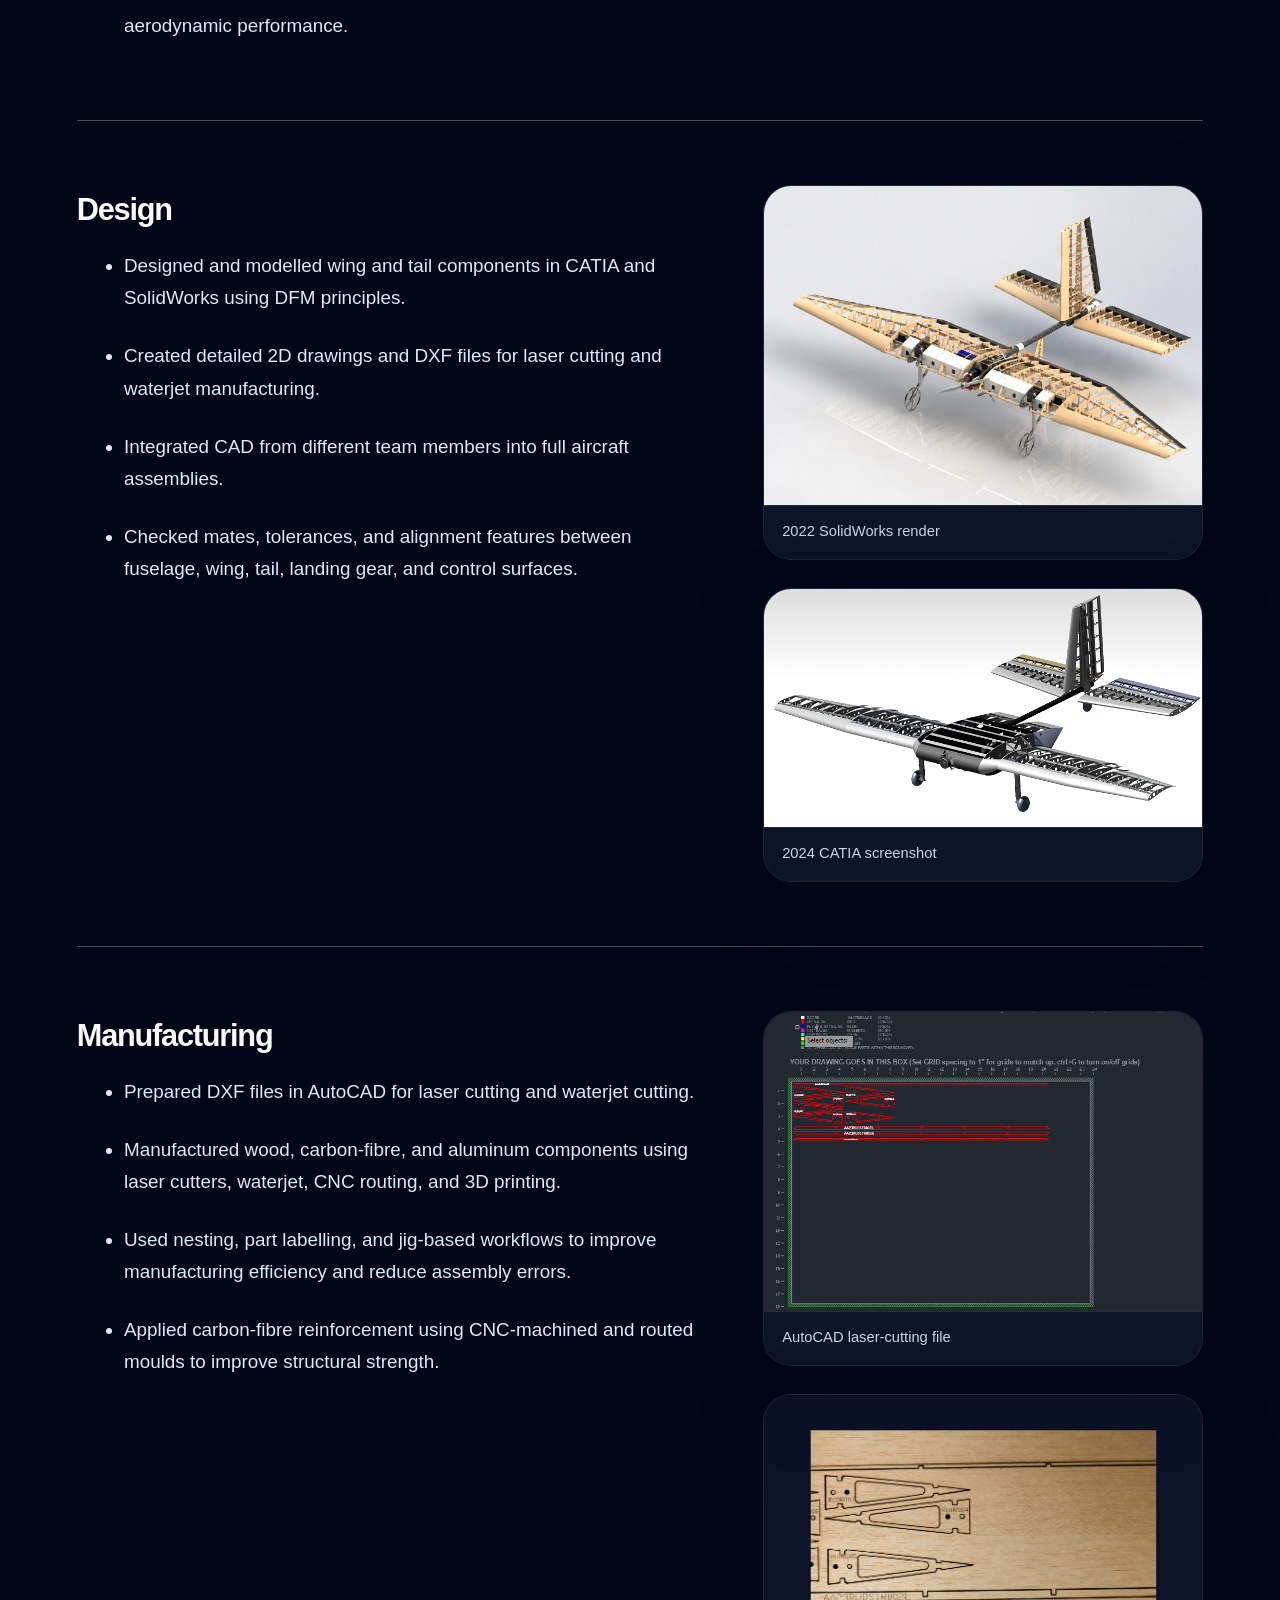
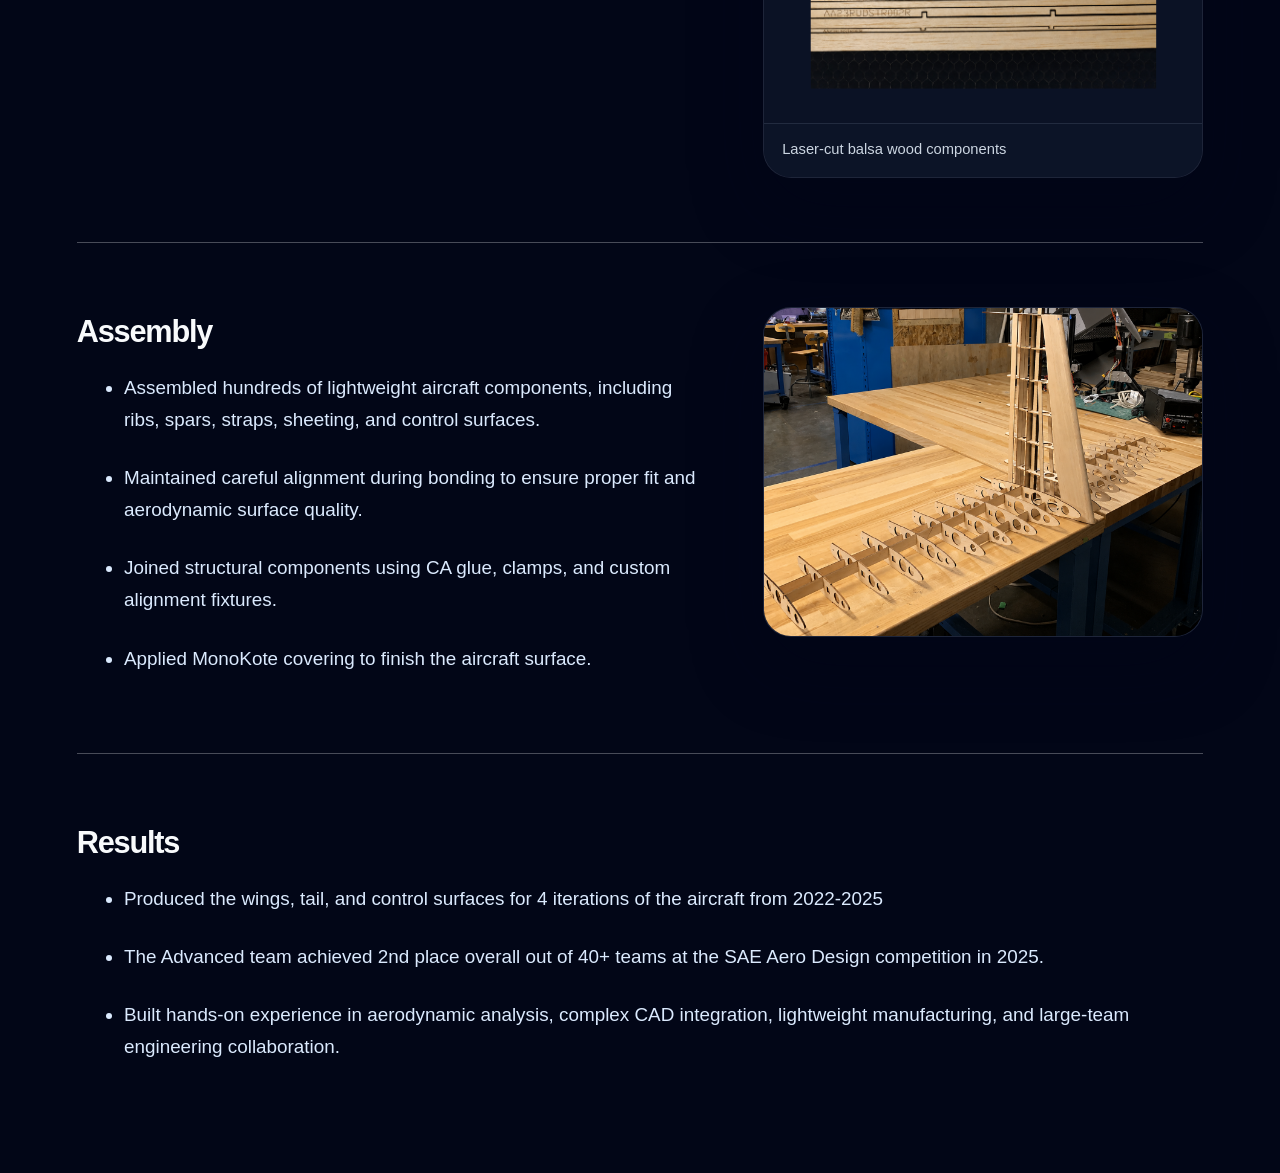
==== commit a047d1b3: "Show project TOCs on desktop viewports" ====
--- a/projects/aerodesign.html
+++ b/projects/aerodesign.html
@@ -234,7 +234,7 @@
       width: min(980px, 100%);
     }
 
-    @media (max-width: 1900px) {
+    @media (max-width: 1200px) {
       .page-toc {
         display: none;
       }
@@ -264,6 +264,13 @@
       }
     }
   </style>
+  <script type="text/javascript">
+    (function(c,l,a,r,i,t,y){
+        c[a]=c[a]||function(){(c[a].q=c[a].q||[]).push(arguments)};
+        t=l.createElement(r);t.async=1;t.src="https://www.clarity.ms/tag/"+i;
+        y=l.getElementsByTagName(r)[0];y.parentNode.insertBefore(t,y);
+    })(window, document, "clarity", "script", "x20qaftt5k");
+  </script>
 </head>
 
 <body class="project-page-body">
--- a/style.css
+++ b/style.css
@@ -5,8 +5,20 @@
 }
 
 :root {
-  --page-scale: 1.2;
+  --page-scale: 1.0;
   --scaled-viewport-height: calc(100vh / var(--page-scale));
+}
+
+@media (min-width: 1700px) and (min-height: 850px) and (max-width: 2199px) {
+  :root {
+    --page-scale: 0.9;
+  }
+}
+
+@media (min-width: 2200px) and (min-height: 1200px) {
+  :root {
+    --page-scale: 1.2;
+  }
 }
 
 html {
@@ -23,7 +35,7 @@
   overflow-x: hidden;
 }
 
-@supports not (zoom: 1.2) {
+@supports not (zoom: 1.0) {
   html {
     font-size: calc(100% * var(--page-scale));
   }
@@ -33,10 +45,6 @@
   text-decoration: none;
   color: inherit;
 }
-
-/* =========================
-   Navigation
-========================= */
 
 nav {
   display: flex;
@@ -68,10 +76,6 @@
   color: #9ca3af;
   font-weight: 500;
 }
-
-/* =========================
-   Hero
-========================= */
 
 .hero {
   min-height: var(--scaled-viewport-height);
@@ -168,7 +172,6 @@
   font-size: 1.15rem;
 }
 
-/* Plain right-side hero paragraph */
 .hero-side {
   max-width: 620px;
   justify-self: end;
@@ -219,10 +222,6 @@
 .scroll-hint i {
   font-size: 0.9rem;
 }
-
-/* =========================
-   Expertise
-========================= */
 
 .expertise-section {
   min-height: var(--scaled-viewport-height);
@@ -329,10 +328,6 @@
   padding: 7px 10px;
   border-radius: 999px;
 }
-
-/* =========================
-   Selected Work / Projects
-========================= */
 
 .projects {
   scroll-snap-align: start;
@@ -508,17 +503,9 @@
 .project-image-overlay {
   position: absolute;
   inset: 0;
-  background: linear-gradient(
-    90deg,
-    rgba(15, 23, 42, 0.16),
-    rgba(15, 23, 42, 0.02)
-  );
+  background: linear-gradient(90deg, rgba(15, 23, 42, 0.16), rgba(15, 23, 42, 0.02));
   pointer-events: none;
 }
-
-/* =========================
-   Project Detail Pages
-========================= */
 
 .project-page-header {
   background: #111827;
@@ -528,9 +515,7 @@
 }
 
 .project-page-body {
-  background:
-    radial-gradient(circle at top, rgba(37, 99, 235, 0.14), transparent 32%),
-    #020617;
+  background: radial-gradient(circle at top, rgba(37, 99, 235, 0.14), transparent 32%), #020617;
   color: #e5eefb;
 }
 
@@ -570,9 +555,7 @@
 .project-hero-overlay {
   position: absolute;
   inset: 0;
-  background:
-    linear-gradient(180deg, rgba(2, 6, 23, 0.24), rgba(2, 6, 23, 0.8)),
-    linear-gradient(90deg, rgba(2, 6, 23, 0.55), rgba(2, 6, 23, 0.18));
+  background: linear-gradient(180deg, rgba(2, 6, 23, 0.24), rgba(2, 6, 23, 0.8)), linear-gradient(90deg, rgba(2, 6, 23, 0.55), rgba(2, 6, 23, 0.18));
 }
 
 .project-detail-content {
@@ -618,10 +601,6 @@
   margin-bottom: 18px;
 }
 
-/* =========================
-   Footer
-========================= */
-
 footer {
   text-align: center;
   padding: 32px 8%;
@@ -633,10 +612,6 @@
   margin: 0;
 }
 
-/* =========================
-   Responsive
-========================= */
-
 @media (max-width: 1200px) {
   html {
     scroll-snap-type: none;
@@ -705,6 +680,10 @@
 }
 
 @media (max-width: 700px) {
+  :root {
+    --page-scale: 1.0;
+  }
+
   .hero {
     padding: 24px 7% 30px;
   }
